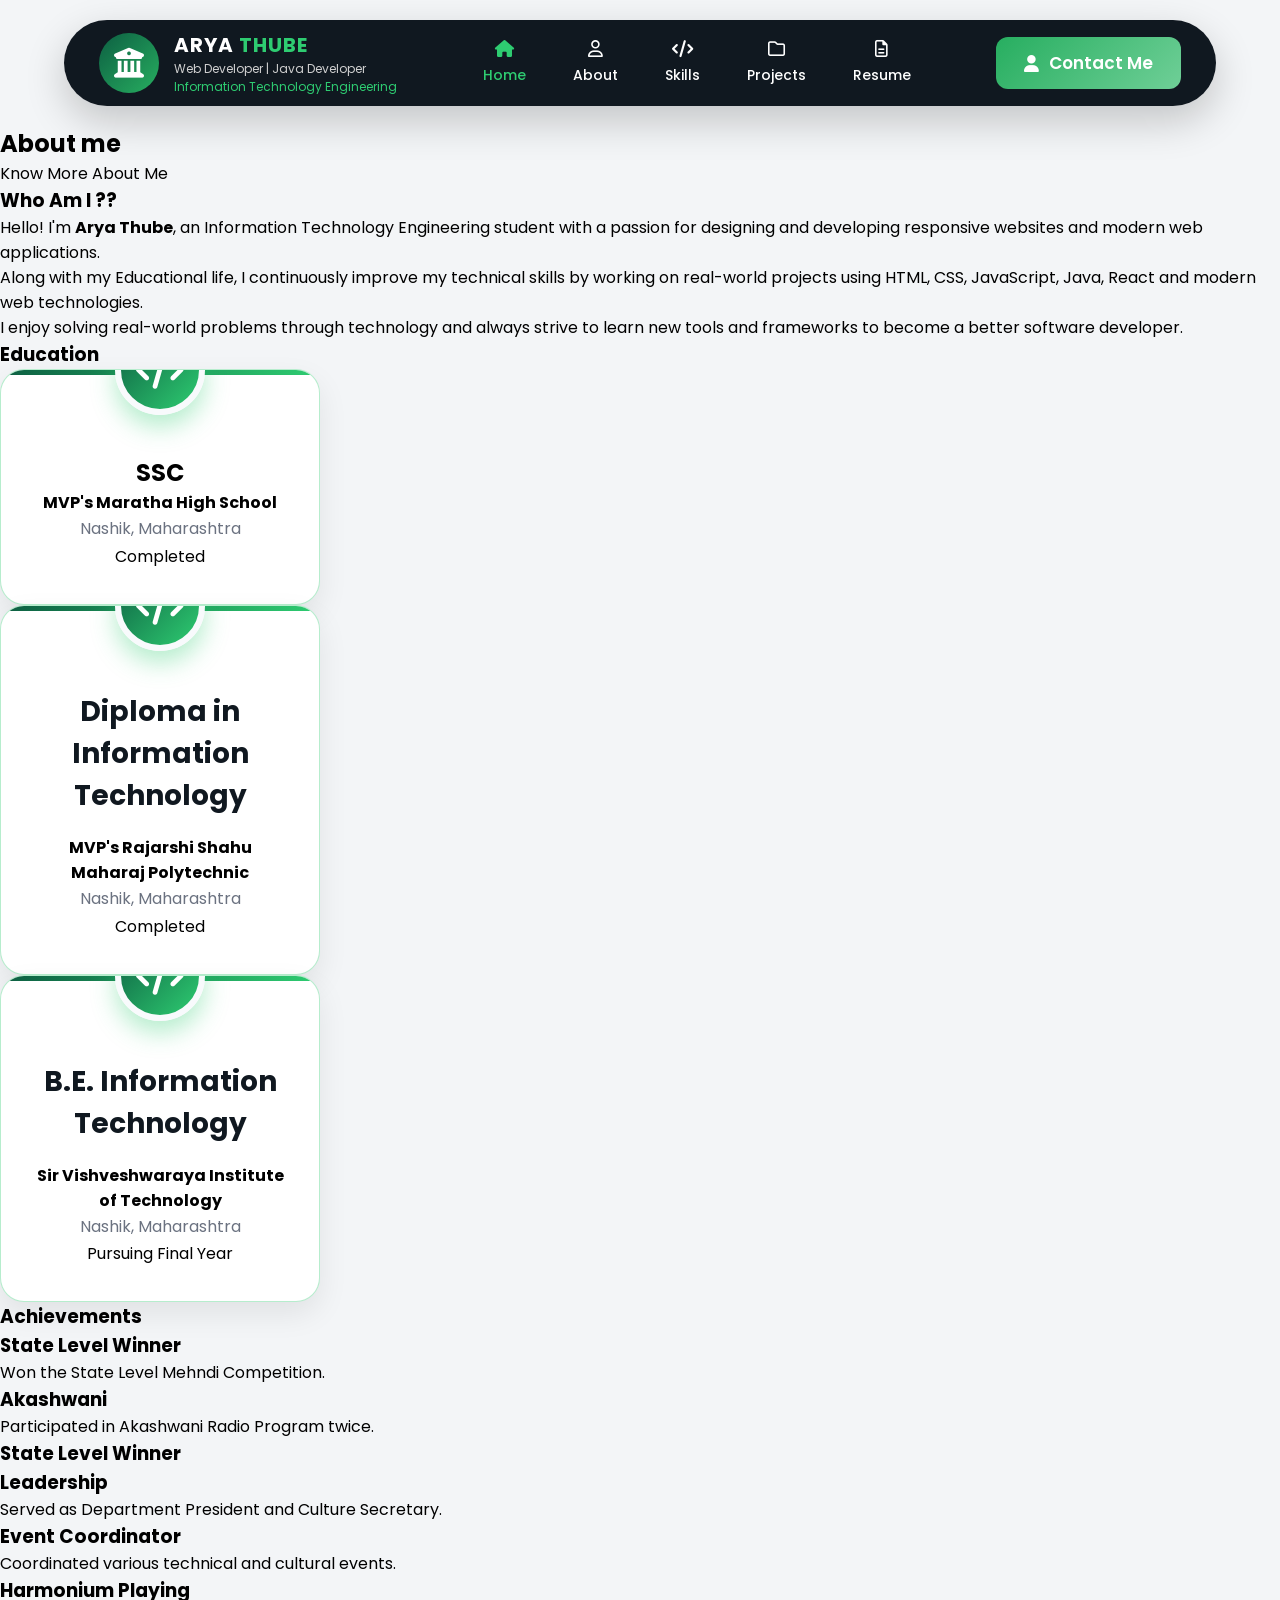
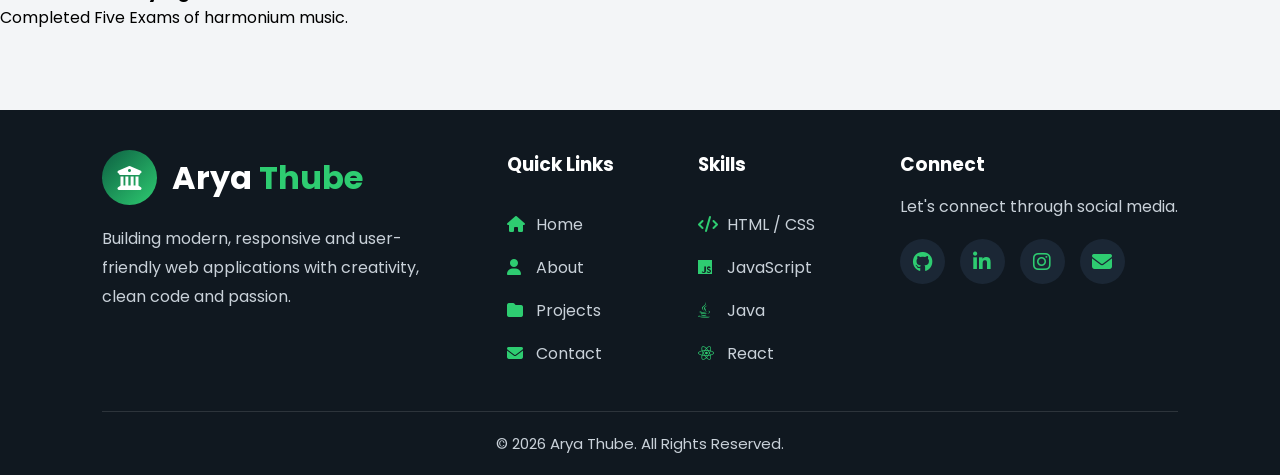
==== pages/about.html @ 13b31b88 "achievement section html part added" ====
<!DOCTYPE html>
<html lang="en">

<head>
    <meta charset="UTF-8">
    <meta name="viewport" content="width=device-width, initial-scale=1.0">
    <link rel="stylesheet" href="https://cdnjs.cloudflare.com/ajax/libs/font-awesome/6.6.0/css/all.min.css">

    <!-- Google Font -->
    <link href="https://fonts.googleapis.com/css2?family=Poppins:wght@300;400;500;600;700&display=swap"
        rel="stylesheet">
    <link rel="stylesheet" href="../css/nav.css">
    <link rel="stylesheet" href="../css/footer.css">
    <link rel="stylesheet" href="../css/about.css">
    <title>Document</title>
</head>

<body>
    <!-- navbar -->
    <nav class="navbar">

        <div class="logo">
            <div class="logo-circle">
                <i class="fa-solid fa-building-columns"></i>
            </div>

            <div class="logo-text">
                <h2>ARYA <span>THUBE</span></h2>
                <p>Web Developer | Java Developer <br><span>Information Technology Engineering</span></p>
            </div>
        </div>

        <ul class="nav-links">

            <li class="active">
                <a href="#">
                    <i class="fa-solid fa-house"></i>
                    <span>Home</span>

                </a>
            </li>
            <li>
                <a href="#">
                    <i class="fa-regular fa-user"></i>
                    <span>About</span>
                </a>
            </li>
            <li>
                <a href="#">
                    <i class="fa-solid fa-code"></i>
                    <span>Skills</span>
                </a>
            </li>
            <li>
                <a href="#">
                    <i class="fa-regular fa-folder"></i>
                    <span>Projects</span>
                </a>
            </li>
            <li>
                <a href="#">
                    <i class="fa-regular fa-file-lines"></i>
                    <span>Resume</span>
                </a>
            </li>
        </ul>

        <a href="#" class="contact-btn">
            <i class="fa-solid fa-user"></i>
            Contact Me
        </a>
    </nav>

    <div class="about" id="about">
        <div class="section-title">
            <h2>About me</h2>
            <p>Know More About Me</p>
        </div>

        <!-- about -->
        <div class="about-content">
            <h3>Who Am I ??</h3>

            <p>
                Hello! I'm <strong>Arya Thube</strong>, an Information Technology
                Engineering student with a passion for designing and developing
                responsive websites and modern web applications.
            </p>

            <p>
                Along with my Educational life, I continuously improve
                my technical skills by working on real-world projects using
                HTML, CSS, JavaScript, Java, React and modern web technologies.
            </p>

            <p>
                I enjoy solving real-world problems through technology and
                always strive to learn new tools and frameworks to become a
                better software developer.
            </p>
        </div>
    </div>

    <!-- Education -->
    <h3>Education</h3>
    <div class="education-section">
        <div class="feature-card">

            <div class="feature-icon">
                <i class="fa-solid fa-code"></i>
            </div>

            <h2>SSC</h2>

            <h4>MVP's Maratha High School</h4>

            <p>Nashik, Maharashtra</p>

            <span>Completed</span>

        </div>

        <div class="feature-card">

            <div class="feature-icon">
                <i class="fa-solid fa-code"></i>
            </div>

            <h3>Diploma in Information Technology</h3>

            <h4>MVP's Rajarshi Shahu Maharaj Polytechnic</h4>

            <p>Nashik, Maharashtra</p>

            <span>Completed</span>

        </div>

        <div class="feature-card">

            <div class="feature-icon">
                <i class="fa-solid fa-code"></i>
            </div>

            <h3>B.E. Information Technology</h3>

            <h4>Sir Vishveshwaraya Institute of Technology</h4>

            <p>Nashik, Maharashtra</p>

            <span>Pursuing Final Year</span>

        </div>

    </div>

    <!-- Achievement -->
    <h3>Achievements</h3>
    <div class="Achievement-sections">
        <div class="achievement-feature">

            <h3>State Level Winner</h3>

            <p>
                Won the State Level Mehndi Competition.
            </p>

        </div>

        <div class="achievement-feature">

            <h3>Akashwani</h3>

            <p>
                Participated in Akashwani Radio Program twice.
            </p>

        </div>

        <div class="achievement-feature">

            <h3>State Level Winner</h3>

            <h3>Leadership</h3>

            <p>
                Served as Department President and Culture Secretary.
            </p>

        </div>

        <div class="achievemnet-feature">
            <h3>Event Coordinator</h3>

            <p>
                Coordinated various technical and cultural events.
            </p>
        </div>

        <div class="achievemnet-feature">
            <h3>Harmonium Playing</h3>

            <p>
                Completed Five Exams of harmonium music.
            </p>
        </div>

    </div>
    <!-- footer -->
    <footer class="footer">

        <div class="footer-container">

            <!-- Left -->

            <div class="footer-about">

                <div class="footer-logo">

                    <div class="footer-logo-circle">
                        <i class="fa-solid fa-building-columns"></i>
                    </div>

                    <h2>Arya <span>Thube</span></h2>

                </div>

                <p>
                    Building modern, responsive and user-friendly web applications
                    with creativity, clean code and passion.
                </p>

            </div>

            <!-- Quick Links -->

            <div class="footer-links">

                <h3>Quick Links</h3>

                <a href="#home">
                    <i class="fa-solid fa-house"></i>
                    Home
                </a>

                <a href="#about">
                    <i class="fa-solid fa-user"></i>
                    About
                </a>

                <a href="#projects">
                    <i class="fa-solid fa-folder"></i>
                    Projects
                </a>

                <a href="#contact">
                    <i class="fa-solid fa-envelope"></i>
                    Contact
                </a>

            </div>

            <!-- Skills -->

            <div class="footer-links">

                <h3>Skills</h3>

                <a href="#">
                    <i class="fa-solid fa-code"></i>
                    HTML / CSS
                </a>

                <a href="#">
                    <i class="fa-brands fa-js"></i>
                    JavaScript
                </a>

                <a href="#">
                    <i class="fa-brands fa-java"></i>
                    Java
                </a>

                <a href="#">
                    <i class="fa-brands fa-react"></i>
                    React
                </a>

            </div>

            <!-- Connect -->

            <div class="footer-social">

                <h3>Connect</h3>

                <p>Let's connect through social media.</p>

                <div class="social-links">

                    <a href="#"><i class="fa-brands fa-github"></i></a>

                    <a href="#"><i class="fa-brands fa-linkedin-in"></i></a>

                    <a href="#"><i class="fa-brands fa-instagram"></i></a>

                    <a href="#"><i class="fa-solid fa-envelope"></i></a>

                </div>

            </div>

        </div>

        <hr>

        <div class="footer-bottom">

            © 2026 Arya Thube. All Rights Reserved.

        </div>

    </footer>

</body>

</html>
---- css/nav.css ----
*{
    margin: 0;
    padding: 0;
    box-sizing: border-box;
    font-family: 'Poppins',sans-serif;
}

body{
    background: #f3f5f7;
}

/* Navbar */
/* .navbar{
    width:90%;
   
    background:#101820;
    display:flex;
    align-items:center;
    justify-content: space-between;
    padding:10px 35px;
    border-radius:50px;
    box-shadow:0 15px 40px rgba(0,0,0,.20);
    position: fixed;
} */
.navbar{
    position: sticky;
    top: 20px;
    width: 90%;
    max-width: 1450px;
    margin: 20px auto;
    z-index: 1000;
     background:#101820;
    display:flex;
    align-items:center;
    justify-content: space-between;
    padding:10px 35px;
    border-radius:50px;
    box-shadow:0 15px 40px rgba(0,0,0,.20);
}
/* Logo css */
.logo{
    display: flex;
    align-items: center;
    gap: 15px;
}

.logo-circle{
    width: 60px;
    height: 60px;
    border-radius: 50%;
    background:linear-gradient(135deg,#0d5f42,#27ae60);
    display: flex;
    justify-content: center;
    align-items: center;
    font-size:30px;
    color:#fff;

}

.logo-text h2{
    color: white;
    font-size: 20px;
    letter-spacing: 1px;
}

.logo-text h2 span{
    color:#2ecc71;
}

.logo-text p{

    color:#cfcfcf;
    font-size:12px;
}

.logo-text p span{

    color:#2ecc71;
} 

/* Menu */

.nav-links{
    display: flex;
    gap: 47px;
    list-style: none;
}

.nav-links li a{
    display: flex;
    flex-direction: column;
    align-items: center;
    gap: 8px;
    text-decoration: none;
    color: white;
    transition:.3s;
}

.nav-links li i{
    font-size: 17px;
}

.nav-links span{
    font-size: 14px;
    font-weight: 500;
}

.nav-links li:hover a{
    color: #2ecc71;
}

.active a{
    color:#2ecc71 !important;
}

.contact-btn{
    display:flex;
    align-items:center;
    gap:10px;
    text-decoration:none;
    color:white;
    background:linear-gradient(135deg,#27ae60,#6fcf97);
    padding:13px 28px;
    border-radius:12px;
    font-size:17px;
    font-weight:600;
    transition:.35s;
}

.contact-btn:hover{
    transform:translateY(-3px);
    box-shadow:0 10px 25px rgba(39,174,96,.4);
}
---- css/footer.css ----
.footer {
    margin-top: 80px;
    background: #101820;
    color: white;
    padding: 40px 8% 20px;
}

.footer-container {
    display: flex;
    justify-content: space-between;
    flex-wrap: wrap;
    gap: 50px;
}

.footer-about {
    width: 320px;
}

.footer-logo {
    display: flex;
    align-items: center;
    gap: 15px;
    margin-bottom: 20px;
}

.footer-logo-circle {
    width: 55px;
    height: 55px;
    border-radius: 50%;
    background: linear-gradient(135deg, #0d5f42, #2ECC71);
    display: flex;
    justify-content: center;
    align-items: center;
    font-size: 24px;
}

.footer-logo h2 {
    font-size: 32px;
}

.footer-logo span {
    color: #2ECC71;
}

.footer-about p {
    color: #C9D1D9;
    line-height: 1.8;
}

/* Links */

.footer-links {
    display: flex;
    flex-direction: column;
    gap: 18px;
}

.footer-links h3 {
    margin-bottom: 15px;
    color: white;
}

.footer-links a {
    color: #C9D1D9;
    text-decoration: none;
    transition: .3s;
}

.footer-links a i {
    width: 25px;
    color: #2ECC71;
}

.footer-links a:hover {
    color: #2ECC71;
    padding-left: 5px;
}

/* Social */

.footer-social h3 {
    margin-bottom: 15px;
}

.footer-social p {
    color: #C9D1D9;
    margin-bottom: 20px;
}

.social-links {
    display: flex;
    gap: 15px;
}

.social-links a {
    width: 45px;
    height: 45px;
    border-radius: 50%;
    background: #1B2735;
    display: flex;
    justify-content: center;
    align-items: center;
    text-decoration: none;
    color: #2ECC71;
    font-size: 20px;
    transition: .3s;
}

.social-links a:hover {
    background: #2ECC71;
    color: white;
    transform: translateY(-4px);
}

/* Bottom */

.footer hr {
    border: none;
    border-top: 1px solid rgba(255, 255, 255, .12);
    margin: 45px 0 20px;
}

.footer-bottom {
    text-align: center;
    color: #C9D1D9;
    font-size: 15px;
}

/* Responsive */

@media(max-width:900px) {

    .footer-container {

        flex-direction: column;

    }

}
---- css/about.css ----
/*================ Feature Card ================*/

.feature-card{

    position: relative;

    width: 320px;

    background: #ffffff;

    border: 1.5px solid rgba(46,204,113,.35);

    border-radius: 24px;

    padding: 85px 30px 35px;

    text-align: center;

    transition: .4s ease;

    box-shadow: 0 12px 30px rgba(0,0,0,.08);

    overflow: hidden;

}

/* Floating Circle */

.feature-icon{

    position: absolute;

    top: -45px;

    left: 50%;

    transform: translateX(-50%);

    width: 90px;

    height: 90px;

    border-radius: 50%;

    background: linear-gradient(135deg,#0D5F42,#2ECC71);

    display: flex;

    justify-content: center;

    align-items: center;

    color: white;

    font-size: 38px;

    box-shadow: 0 12px 25px rgba(46,204,113,.35);

    border: 6px solid #F8FAFC;

}

/* Heading */

.feature-card h3{

    color:#101820;

    font-size:28px;

    margin-bottom:18px;

    font-weight:700;

}

/* Paragraph */

.feature-card p{

    color:#6B7280;

    line-height:1.8;

    font-size:16px;

}

/* Hover */

.feature-card:hover{

    transform:translateY(-10px);

    box-shadow:0 20px 40px rgba(0,0,0,.15);

    border-color:#2ECC71;

}

/* Icon Animation */

.feature-card:hover .feature-icon{

    transform:translateX(-50%) rotate(12deg) scale(1.08);

}

/* Top Glow */

.feature-card::before{

    content:"";

    position:absolute;

    top:0;

    left:0;

    width:100%;

    height:5px;

    background:linear-gradient(to right,#0D5F42,#2ECC71);

}
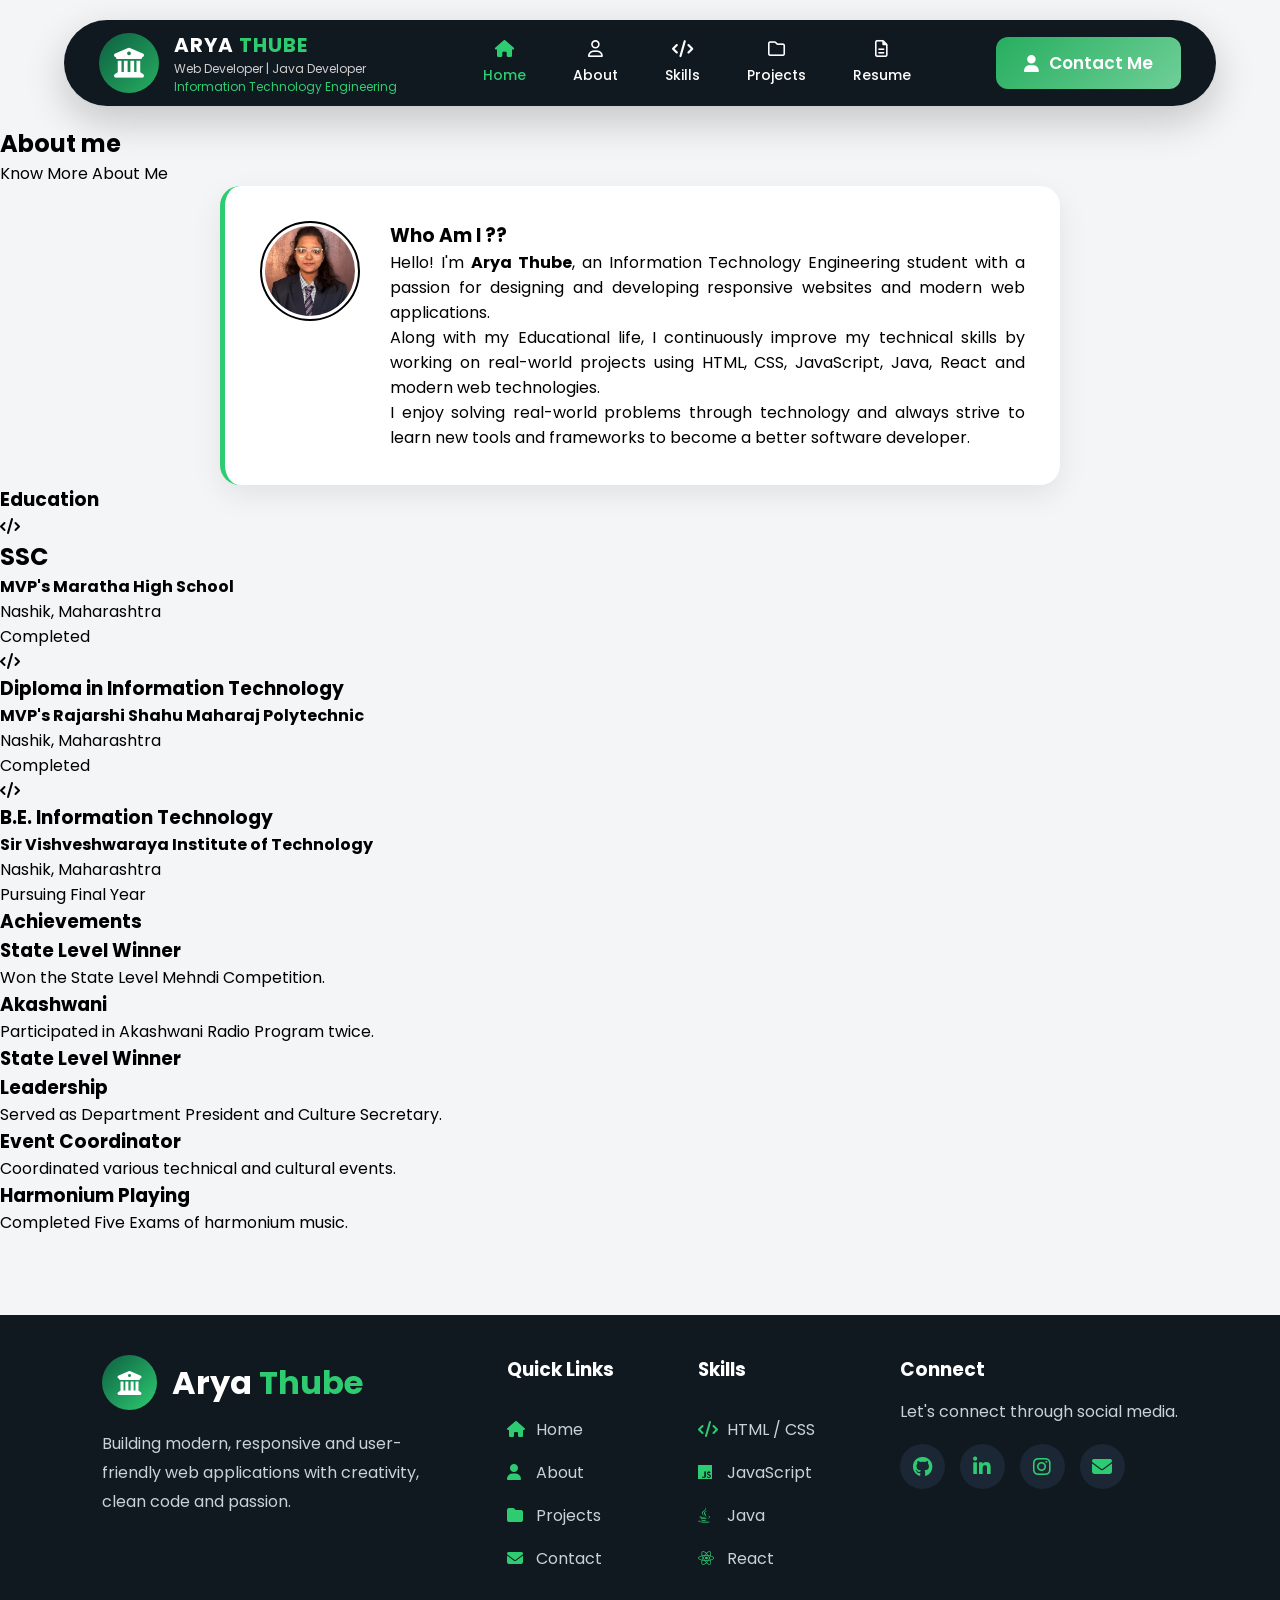
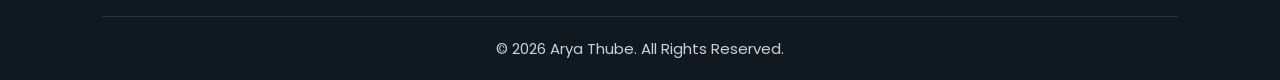
==== commit 3a2a53ca: "about page info added" ====
--- a/pages/about.html
+++ b/pages/about.html
@@ -71,13 +71,16 @@
         </a>
     </nav>
 
-    <div class="about" id="about">
-        <div class="section-title">
-            <h2>About me</h2>
-            <p>Know More About Me</p>
-        </div>
-
-        <!-- about -->
+    <div class="section-title">
+        <h2>About me</h2>
+        <p>Know More About Me</p>
+    </div>
+
+    <!-- about -->
+    <div class="about-container">
+        <div class="about-image">
+            <img src="../images/arya-review-image.jpeg" alt="Arya Thube">
+        </div>
         <div class="about-content">
             <h3>Who Am I ??</h3>
 
--- a/css/about.css
+++ b/css/about.css
@@ -1,127 +1,30 @@
-/*================ Feature Card ================*/
 
-.feature-card{
-
-    position: relative;
-
-    width: 320px;
-
+.about-container {
+    display: flex;
+    justify-content: center;
+    text-align: justify;
+    gap: 30px;
     background: #ffffff;
-
-    border: 1.5px solid rgba(46,204,113,.35);
-
-    border-radius: 24px;
-
-    padding: 85px 30px 35px;
-
-    text-align: center;
-
-    transition: .4s ease;
-
-    box-shadow: 0 12px 30px rgba(0,0,0,.08);
-
-    overflow: hidden;
-
+    margin-left: 220px;
+    margin-right: 220px;
+    padding: 35px;
+    border-radius: 20px;
+    box-shadow: 0 10px 30px rgba(0, 0, 0, .08);
+    border-left: 5px solid #2ECC71;
 }
 
-/* Floating Circle */
-
-.feature-icon{
-
-    position: absolute;
-
-    top: -45px;
-
-    left: 50%;
-
-    transform: translateX(-50%);
-
-    width: 90px;
-
-    height: 90px;
-
+.about-image img {
+    display: flex;
+    justify-content: center;
+    width: 100px;
+    height: 100px;
+    object-fit: cover;
     border-radius: 50%;
-
-    background: linear-gradient(135deg,#0D5F42,#2ECC71);
-
-    display: flex;
-
-    justify-content: center;
-
-    align-items: center;
-
-    color: white;
-
-    font-size: 38px;
-
-    box-shadow: 0 12px 25px rgba(46,204,113,.35);
-
-    border: 6px solid #F8FAFC;
-
+    border: 2px solid black;
+    padding: 3px;
 }
 
-/* Heading */
-
-.feature-card h3{
-
-    color:#101820;
-
-    font-size:28px;
-
-    margin-bottom:18px;
-
-    font-weight:700;
-
-}
-
-/* Paragraph */
-
-.feature-card p{
-
-    color:#6B7280;
-
-    line-height:1.8;
-
-    font-size:16px;
-
-}
-
-/* Hover */
-
-.feature-card:hover{
-
-    transform:translateY(-10px);
-
-    box-shadow:0 20px 40px rgba(0,0,0,.15);
-
-    border-color:#2ECC71;
-
-}
-
-/* Icon Animation */
-
-.feature-card:hover .feature-icon{
-
-    transform:translateX(-50%) rotate(12deg) scale(1.08);
-
-}
-
-/* Top Glow */
-
-.feature-card::before{
-
-    content:"";
-
-    position:absolute;
-
-    top:0;
-
-    left:0;
-
-    width:100%;
-
-    height:5px;
-
-    background:linear-gradient(to right,#0D5F42,#2ECC71);
-
+.about-content {
+    display: flex;
+    flex-direction: column;
 }
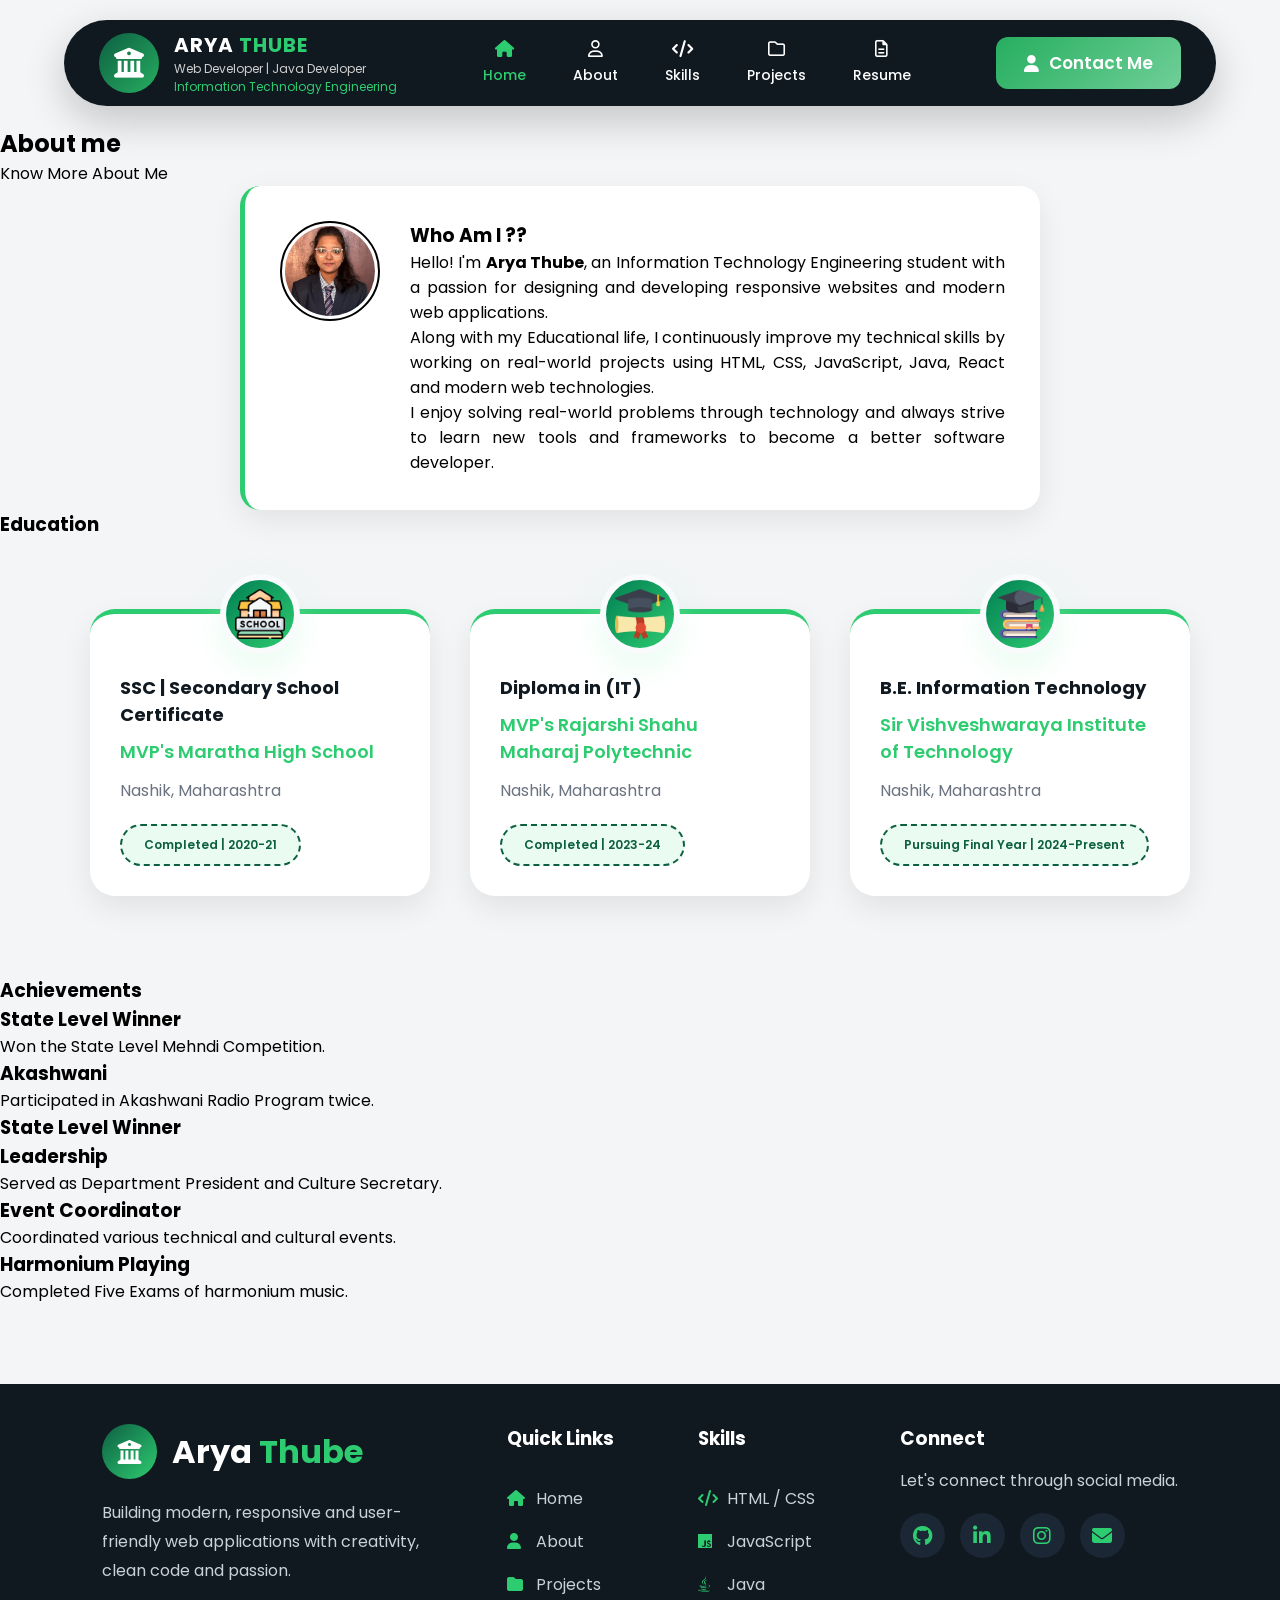
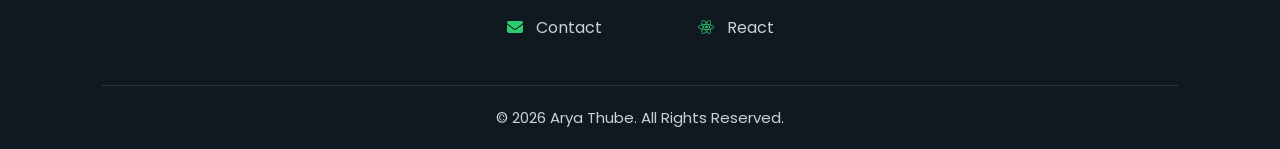
==== commit e59de45a: "about section card css added" ====
--- a/pages/about.html
+++ b/pages/about.html
@@ -110,39 +110,40 @@
         <div class="feature-card">
 
             <div class="feature-icon">
-                <i class="fa-solid fa-code"></i>
-            </div>
-
-            <h2>SSC</h2>
+                <img src="../images/school.png" alt="diploma">
+
+            </div>
+
+            <h3>SSC | Secondary School Certificate</h3>
 
             <h4>MVP's Maratha High School</h4>
 
             <p>Nashik, Maharashtra</p>
 
-            <span>Completed</span>
+            <span>Completed | 2020-21</span>
 
         </div>
 
         <div class="feature-card">
 
             <div class="feature-icon">
-                <i class="fa-solid fa-code"></i>
-            </div>
-
-            <h3>Diploma in Information Technology</h3>
+                <img src="../images/diploma-image.png" alt="diploma">
+            </div>
+
+            <h3>Diploma in (IT)</h3>
 
             <h4>MVP's Rajarshi Shahu Maharaj Polytechnic</h4>
 
             <p>Nashik, Maharashtra</p>
 
-            <span>Completed</span>
+            <span>Completed | 2023-24</span>
 
         </div>
 
         <div class="feature-card">
 
             <div class="feature-icon">
-                <i class="fa-solid fa-code"></i>
+                <img src="../images/degree-image.png" alt="degree">
             </div>
 
             <h3>B.E. Information Technology</h3>
@@ -151,7 +152,7 @@
 
             <p>Nashik, Maharashtra</p>
 
-            <span>Pursuing Final Year</span>
+            <span>Pursuing Final Year | 2024-Present</span>
 
         </div>
 
--- a/css/about.css
+++ b/css/about.css
@@ -1,21 +1,22 @@
-
 .about-container {
     display: flex;
     justify-content: center;
     text-align: justify;
     gap: 30px;
     background: #ffffff;
-    margin-left: 220px;
-    margin-right: 220px;
+    
+    /* FIX: Modern centering that won't break on smaller screens */
+    max-width: 800px; 
+    margin: 0 auto; 
+    
     padding: 35px;
     border-radius: 20px;
     box-shadow: 0 10px 30px rgba(0, 0, 0, .08);
     border-left: 5px solid #2ECC71;
 }
 
+/* FIX: Cleaned up redundant flex properties from the image tag */
 .about-image img {
-    display: flex;
-    justify-content: center;
     width: 100px;
     height: 100px;
     object-fit: cover;
@@ -27,4 +28,93 @@
 .about-content {
     display: flex;
     flex-direction: column;
+}
+
+.education-section {
+    width: 100%;
+    display: flex;
+    justify-content: center;
+    align-items: flex-start;
+    gap: 40px;
+    flex-wrap: wrap;
+    margin-top: 70px;
+    margin-bottom: 80px;
+}
+
+.feature-card {
+    position: relative;
+    width: 340px;
+    background: #ffffff;
+    border-top: 5px solid #2ECC71;
+    border-radius: 25px;
+    padding: 30px;
+    padding-top: 60px;
+    text-align: left;
+    transition: .4s ease-in-out; /* Smooth timing function */
+    box-shadow: 0 12px 30px rgba(0, 0, 0, .08);
+    overflow: visible;
+}
+
+.feature-icon {
+    position: absolute;
+    top: -40px;
+    left: 50%;
+    transform: translateX(-50%);
+    width: 80px;
+    height: 80px;
+    border-radius: 50%;
+    background: linear-gradient(135deg, #017f53, #2ECC71);
+    display: flex;
+    justify-content: center;
+    align-items: center;
+    border: 6px solid #F8FAFC;
+    box-shadow: 0 15px 30px rgba(195, 249, 218, 0.35);
+    transition: .4s;
+}
+
+.feature-icon img {
+    width: 50px;
+    height: 50px;
+}
+
+/* FIX: Added top margin reset and basic size differentiation */
+.feature-card h2,
+.feature-card h3 {
+     color: #101820;
+     margin-top: 0;
+     margin-bottom: 10px;
+     font-weight: 700;
+}
+.feature-card h2 { font-size: 22px; }
+.feature-card h3 { font-size: 18px; }
+
+.feature-card h4 {
+    color: #2ECC71;
+    font-size: 18px;
+    margin-bottom: 12px;
+    font-weight: 600;
+}
+
+.feature-card p {
+    color: #6B7280;
+    font-size: 16px;
+    line-height: 1.7;
+    margin-bottom: 20px;
+}
+
+.feature-card span {
+    display: inline-block;
+    background: #EAFBF2;
+    color: #0D5F42;
+    padding: 10px 22px;
+    border-radius: 30px;
+    font-size: 12px;
+    text-align: left;
+    font-weight: 600;
+    border: 2px dashed #0D5F42;
+}
+
+.feature-card:hover {
+    transform: translateY(-12px);
+    box-shadow: 0 20px 45px rgba(0,0,0,.15);
 }
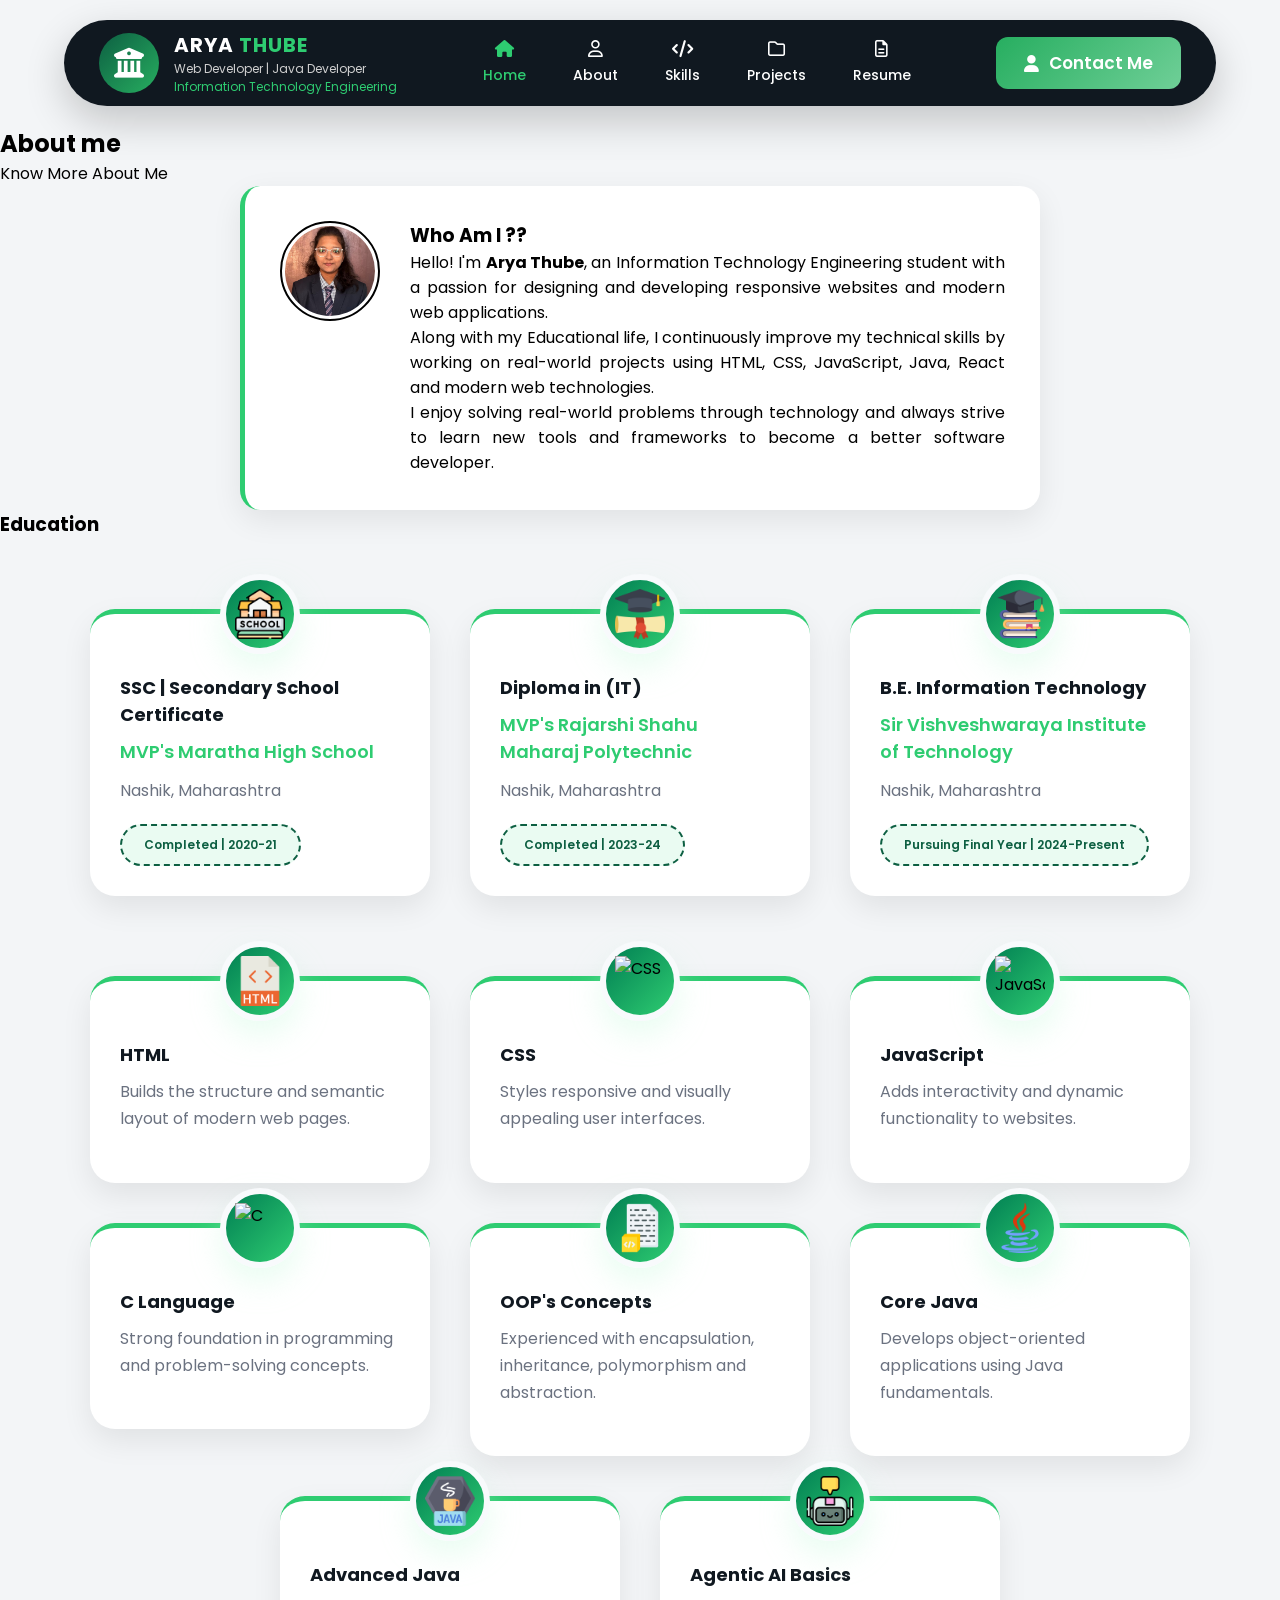
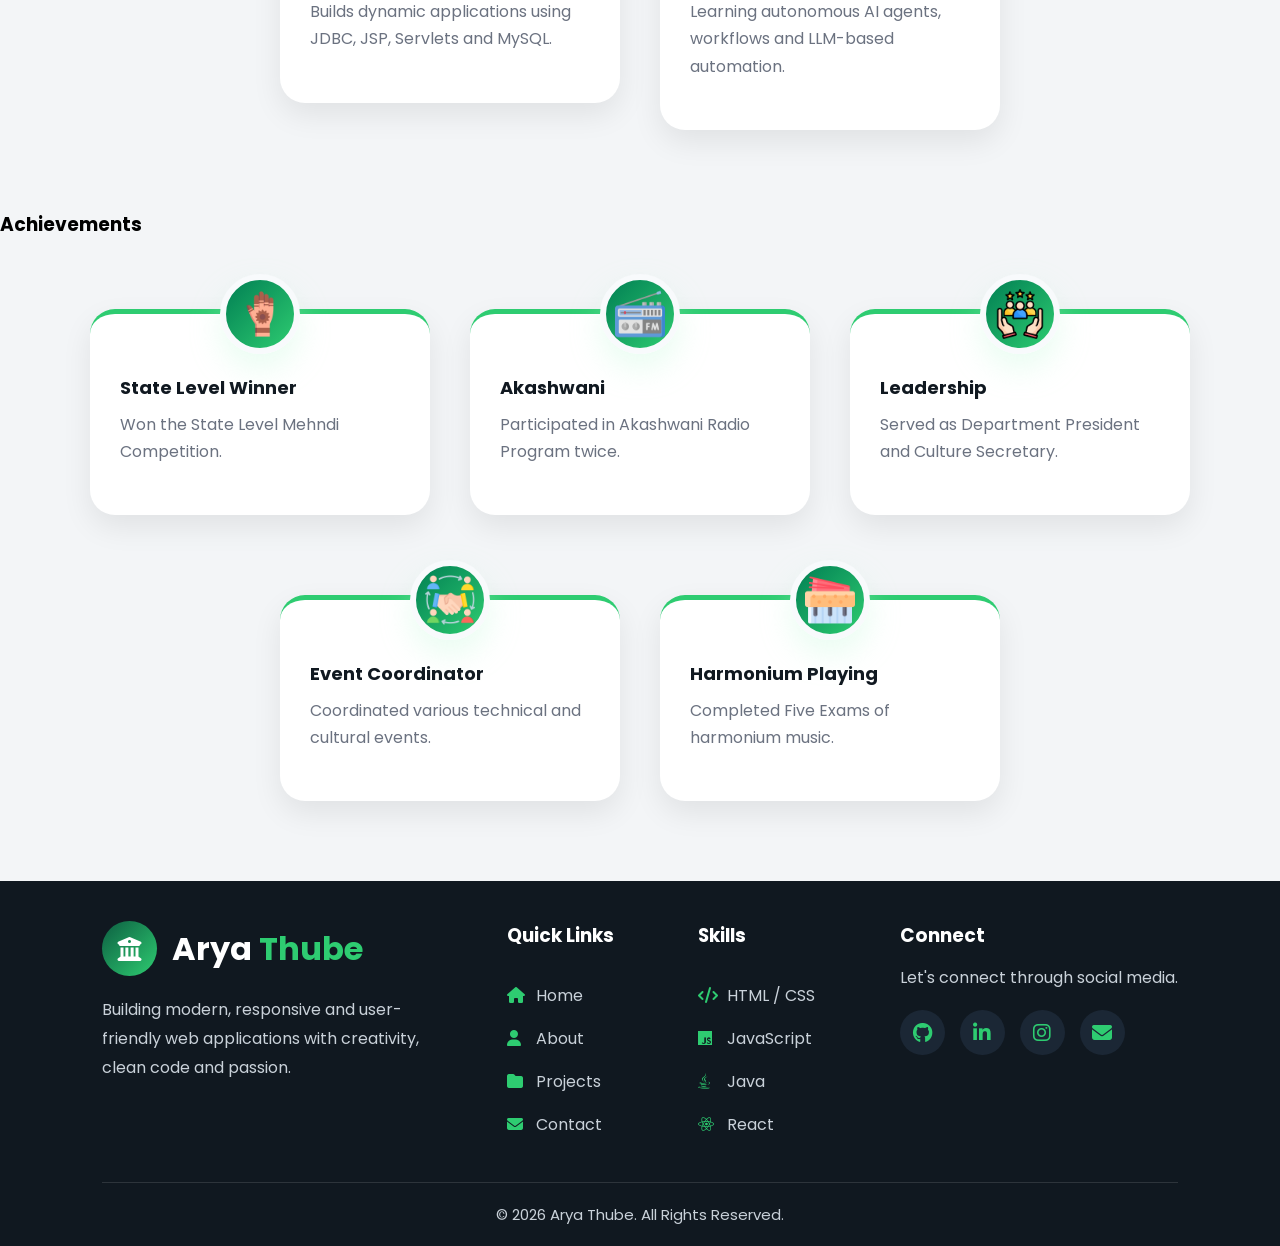
==== commit 731e0837: "skill images added and html part added" ====
--- a/pages/about.html
+++ b/pages/about.html
@@ -158,11 +158,139 @@
 
     </div>
 
+    <!-- skills -->
+    <div class="education-section">
+
+        <!-- HTML -->
+        <div class="feature-card">
+
+            <div class="feature-icon">
+                <img src="../images/html.png" alt="HTML">
+            </div>
+
+            <h3>HTML</h3>
+
+            <p>
+                Builds the structure and semantic layout of modern web pages.
+            </p>
+
+        </div>
+
+        <!-- CSS -->
+        <div class="feature-card">
+
+            <div class="feature-icon">
+                <img src="../images/css.png" alt="CSS">
+            </div>
+
+            <h3>CSS</h3>
+
+            <p>
+                Styles responsive and visually appealing user interfaces.
+            </p>
+
+        </div>
+
+        <!-- JavaScript -->
+        <div class="feature-card">
+
+            <div class="feature-icon">
+                <img src="../images/javascript.png" alt="JavaScript">
+            </div>
+
+            <h3>JavaScript</h3>
+
+            <p>
+                Adds interactivity and dynamic functionality to websites.
+            </p>
+
+        </div>
+
+        <!-- C -->
+        <div class="feature-card">
+
+            <div class="feature-icon">
+                <img src="../images/c.png" alt="C">
+            </div>
+
+            <h3>C Language</h3>
+
+            <p>
+                Strong foundation in programming and problem-solving concepts.
+            </p>
+
+        </div>
+
+        <!-- OOP -->
+        <div class="feature-card">
+
+            <div class="feature-icon">
+                <img src="../images/oop.png" alt="OOP">
+            </div>
+
+            <h3>OOP's Concepts</h3>
+
+            <p>
+                Experienced with encapsulation, inheritance, polymorphism and abstraction.
+            </p>
+
+        </div>
+
+        <!-- Core Java -->
+        <div class="feature-card">
+
+            <div class="feature-icon">
+                <img src="../images/java.png" alt="Java">
+            </div>
+
+            <h3>Core Java</h3>
+
+            <p>
+                Develops object-oriented applications using Java fundamentals.
+            </p>
+
+        </div>
+
+        <!-- Advanced Java -->
+        <div class="feature-card">
+
+            <div class="feature-icon">
+                <img src="../images/advanced-java.png" alt="Advanced Java">
+            </div>
+
+            <h3>Advanced Java</h3>
+
+            <p>
+                Builds dynamic applications using JDBC, JSP, Servlets and MySQL.
+            </p>
+
+        </div>
+
+        <!-- Agentic AI -->
+        <div class="feature-card">
+
+            <div class="feature-icon">
+                <img src="../images/agentic-ai.png" alt="Agentic AI">
+            </div>
+
+            <h3>Agentic AI Basics</h3>
+
+            <p>
+                Learning autonomous AI agents, workflows and LLM-based automation.
+            </p>
+
+        </div>
+
+    </div>
+
     <!-- Achievement -->
     <h3>Achievements</h3>
-    <div class="Achievement-sections">
-        <div class="achievement-feature">
-
+    <div class="education-section">
+        <div class="feature-card">
+
+            <div class="feature-icon">
+                <img src="../images/mehandi.png" alt="degree">
+            </div>
             <h3>State Level Winner</h3>
 
             <p>
@@ -171,8 +299,11 @@
 
         </div>
 
-        <div class="achievement-feature">
-
+        <div class="feature-card">
+
+            <div class="feature-icon">
+                <img src="../images/akashwani.png" alt="degree">
+            </div>
             <h3>Akashwani</h3>
 
             <p>
@@ -181,10 +312,11 @@
 
         </div>
 
-        <div class="achievement-feature">
-
-            <h3>State Level Winner</h3>
-
+        <div class="feature-card">
+
+            <div class="feature-icon">
+                <img src="../images/leadership-skills.png" alt="degree">
+            </div>
             <h3>Leadership</h3>
 
             <p>
@@ -192,8 +324,12 @@
             </p>
 
         </div>
-
-        <div class="achievemnet-feature">
+    </div>
+    <div class="education-section">
+        <div class="feature-card">
+            <div class="feature-icon">
+                <img src="../images/event-coordination.png" alt="degree">
+            </div>
             <h3>Event Coordinator</h3>
 
             <p>
@@ -201,14 +337,16 @@
             </p>
         </div>
 
-        <div class="achievemnet-feature">
+        <div class="feature-card">
+            <div class="feature-icon">
+                <img src="../images/harmonium.png" alt="degree">
+            </div>
             <h3>Harmonium Playing</h3>
 
             <p>
                 Completed Five Exams of harmonium music.
             </p>
         </div>
-
     </div>
     <!-- footer -->
     <footer class="footer">
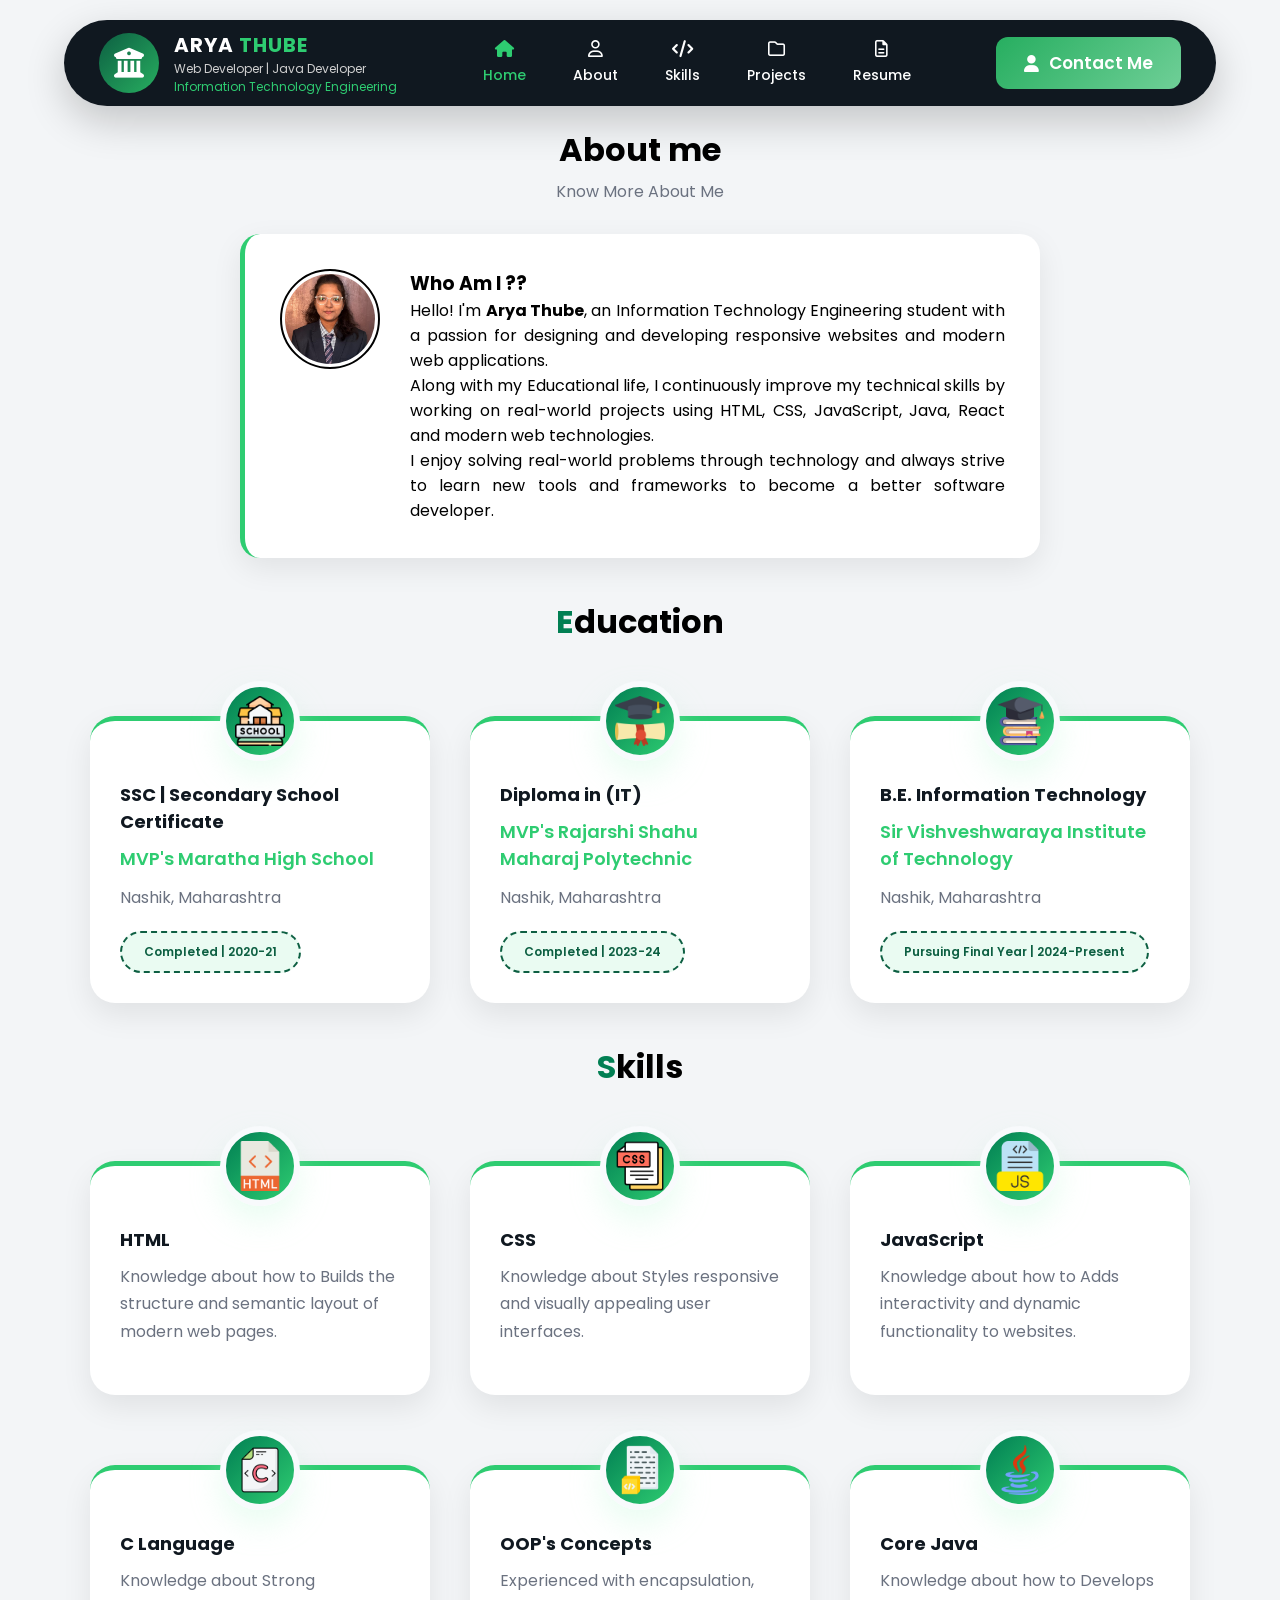
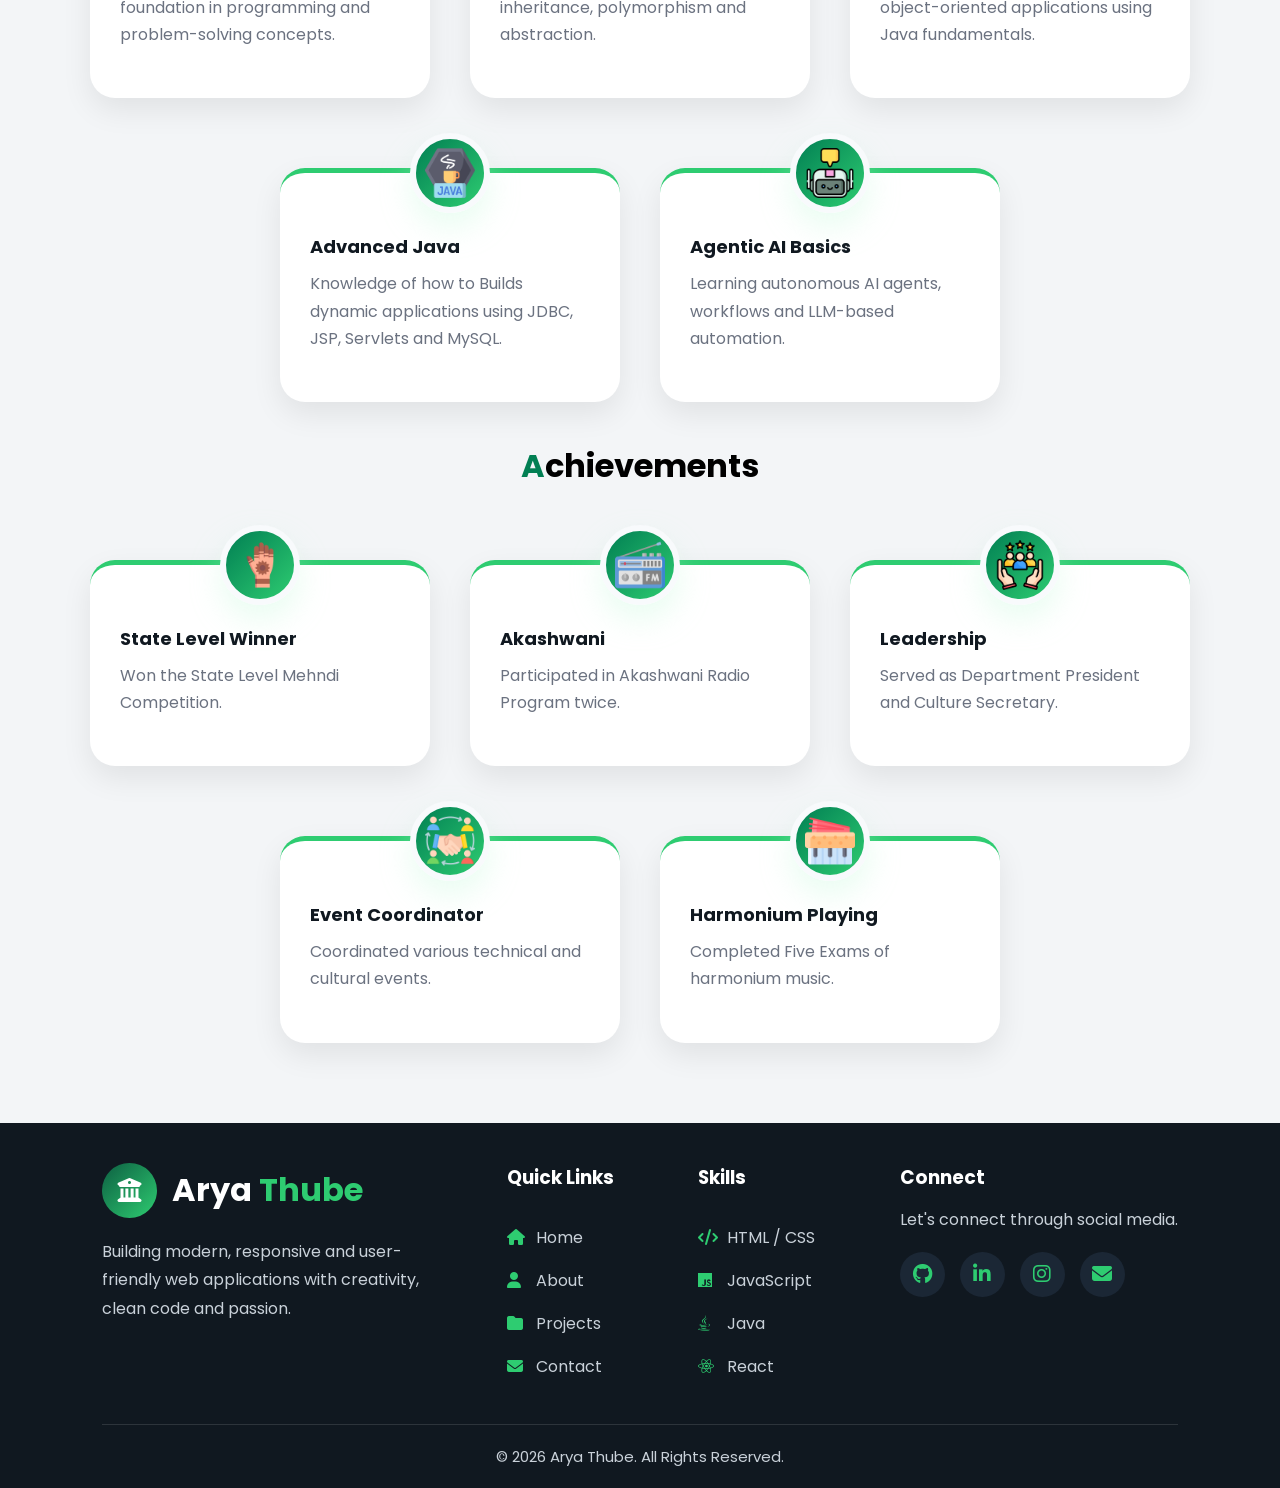
==== commit cca1ff6a: "about and index page formatting done" ====
--- a/pages/about.html
+++ b/pages/about.html
@@ -33,14 +33,14 @@
         <ul class="nav-links">
 
             <li class="active">
-                <a href="#">
+                <a href="../index.html">
                     <i class="fa-solid fa-house"></i>
                     <span>Home</span>
 
                 </a>
             </li>
             <li>
-                <a href="#">
+                <a href="../pages/about.html">
                     <i class="fa-regular fa-user"></i>
                     <span>About</span>
                 </a>
@@ -71,10 +71,10 @@
         </a>
     </nav>
 
-    <div class="section-title">
-        <h2>About me</h2>
-        <p>Know More About Me</p>
-    </div>
+   <div class="section-header">
+    <h2>About me</h2>
+    <p>Know More About Me</p>
+</div>
 
     <!-- about -->
     <div class="about-container">
@@ -105,7 +105,10 @@
     </div>
 
     <!-- Education -->
-    <h3>Education</h3>
+     <div class="heading">
+        <h3><span>E</span>ducation</h3>
+     </div>
+    
     <div class="education-section">
         <div class="feature-card">
 
@@ -159,6 +162,9 @@
     </div>
 
     <!-- skills -->
+     <div class="heading">
+        <h3><span>S</span>kills</h3>
+     </div>
     <div class="education-section">
 
         <!-- HTML -->
@@ -171,7 +177,7 @@
             <h3>HTML</h3>
 
             <p>
-                Builds the structure and semantic layout of modern web pages.
+                Knowledge about how to Builds the structure and semantic layout of modern web pages.
             </p>
 
         </div>
@@ -180,13 +186,13 @@
         <div class="feature-card">
 
             <div class="feature-icon">
-                <img src="../images/css.png" alt="CSS">
+                <img src="../images/css-image.png" alt="CSS">
             </div>
 
             <h3>CSS</h3>
 
             <p>
-                Styles responsive and visually appealing user interfaces.
+                Knowledge about Styles responsive and visually appealing user interfaces.
             </p>
 
         </div>
@@ -195,28 +201,30 @@
         <div class="feature-card">
 
             <div class="feature-icon">
-                <img src="../images/javascript.png" alt="JavaScript">
+                <img src="../images/js-image.png" alt="JavaScript">
             </div>
 
             <h3>JavaScript</h3>
 
             <p>
-                Adds interactivity and dynamic functionality to websites.
-            </p>
-
-        </div>
-
+                Knowledge about how to Adds interactivity and dynamic functionality to websites.
+            </p>
+
+        </div>
+    </div>
+
+    <div class="education-section">
         <!-- C -->
         <div class="feature-card">
 
             <div class="feature-icon">
-                <img src="../images/c.png" alt="C">
+                <img src="../images/C-image.png" alt="C">
             </div>
 
             <h3>C Language</h3>
 
             <p>
-                Strong foundation in programming and problem-solving concepts.
+                Knowledge about Strong foundation in programming and problem-solving concepts.
             </p>
 
         </div>
@@ -246,11 +254,14 @@
             <h3>Core Java</h3>
 
             <p>
-                Develops object-oriented applications using Java fundamentals.
-            </p>
-
-        </div>
-
+                Knowledge about how to Develops object-oriented applications using Java fundamentals.
+            </p>
+
+        </div>
+
+    </div>
+
+    <div class="education-section">
         <!-- Advanced Java -->
         <div class="feature-card">
 
@@ -261,7 +272,7 @@
             <h3>Advanced Java</h3>
 
             <p>
-                Builds dynamic applications using JDBC, JSP, Servlets and MySQL.
+                Knowledge of how to Builds dynamic applications using JDBC, JSP, Servlets and MySQL.
             </p>
 
         </div>
@@ -280,11 +291,12 @@
             </p>
 
         </div>
-
     </div>
 
     <!-- Achievement -->
-    <h3>Achievements</h3>
+    <div class="heading">
+        <h3><span>A</span>chievements</h3>
+     </div>
     <div class="education-section">
         <div class="feature-card">
 
@@ -380,12 +392,12 @@
 
                 <h3>Quick Links</h3>
 
-                <a href="#home">
+                <a href="../index.html">
                     <i class="fa-solid fa-house"></i>
                     Home
                 </a>
 
-                <a href="#about">
+                <a href="../pages/about.html">
                     <i class="fa-solid fa-user"></i>
                     About
                 </a>
--- a/css/about.css
+++ b/css/about.css
@@ -1,21 +1,47 @@
+
+/* Clear out default browser margin overrides if needed */
+.section-header h2 {
+    font-size: 32px;
+    font-weight: 700;
+    color: #000000;
+    margin: 0;
+    text-align: center;
+}
+
+.section-header p {
+    font-size: 16px;
+    color: #6B7280;
+    margin: 5px 0 0 0;
+    text-align: center;
+    margin-bottom: 30px;
+}
+/* heading */
+.heading h3{
+    font-size: 32px;
+    font-weight: 700;
+    color: #000000;
+    margin-top: 40px;
+    text-align: center;
+}
+
+.heading span{
+    color: #017f53;
+}
+
 .about-container {
     display: flex;
     justify-content: center;
     text-align: justify;
     gap: 30px;
     background: #ffffff;
-    
-    /* FIX: Modern centering that won't break on smaller screens */
     max-width: 800px; 
     margin: 0 auto; 
-    
     padding: 35px;
     border-radius: 20px;
     box-shadow: 0 10px 30px rgba(0, 0, 0, .08);
     border-left: 5px solid #2ECC71;
 }
 
-/* FIX: Cleaned up redundant flex properties from the image tag */
 .about-image img {
     width: 100px;
     height: 100px;
@@ -38,7 +64,7 @@
     gap: 40px;
     flex-wrap: wrap;
     margin-top: 70px;
-    margin-bottom: 80px;
+    /* margin-bottom: 80px; */
 }
 
 .feature-card {
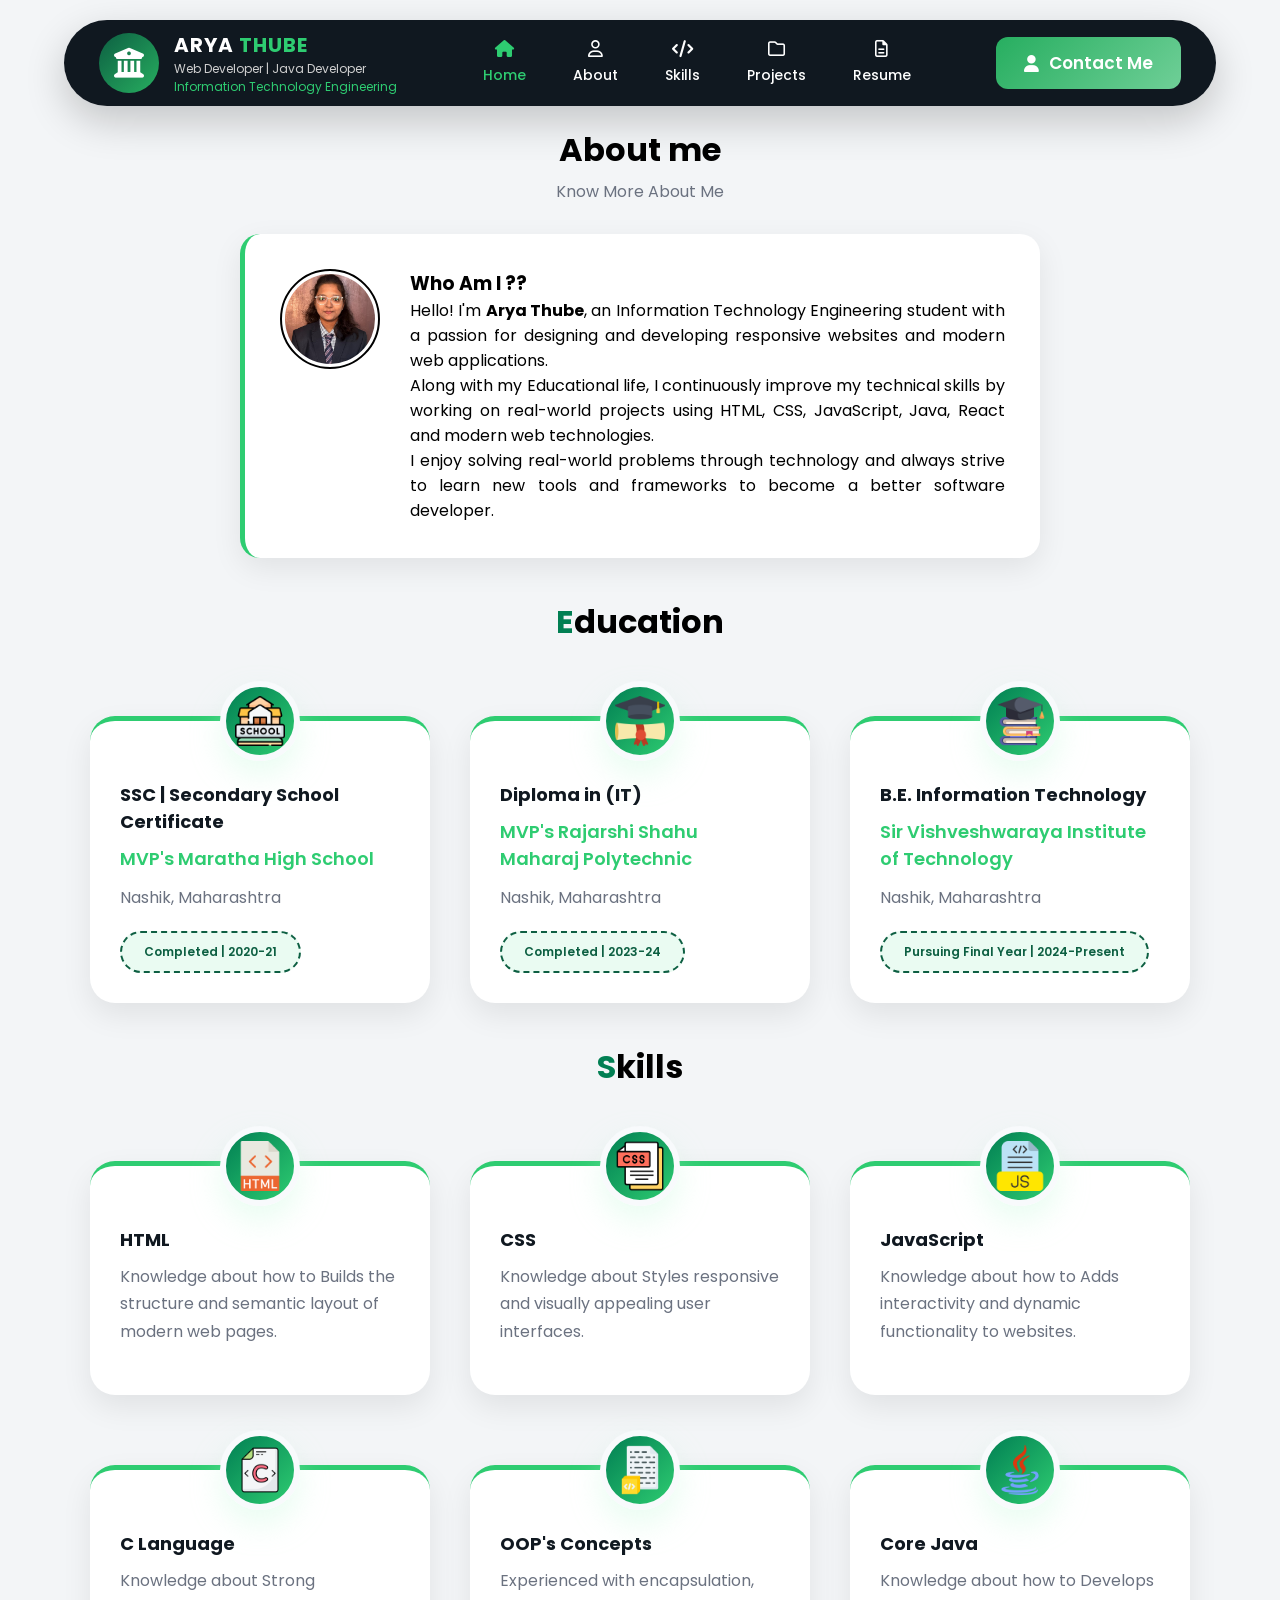
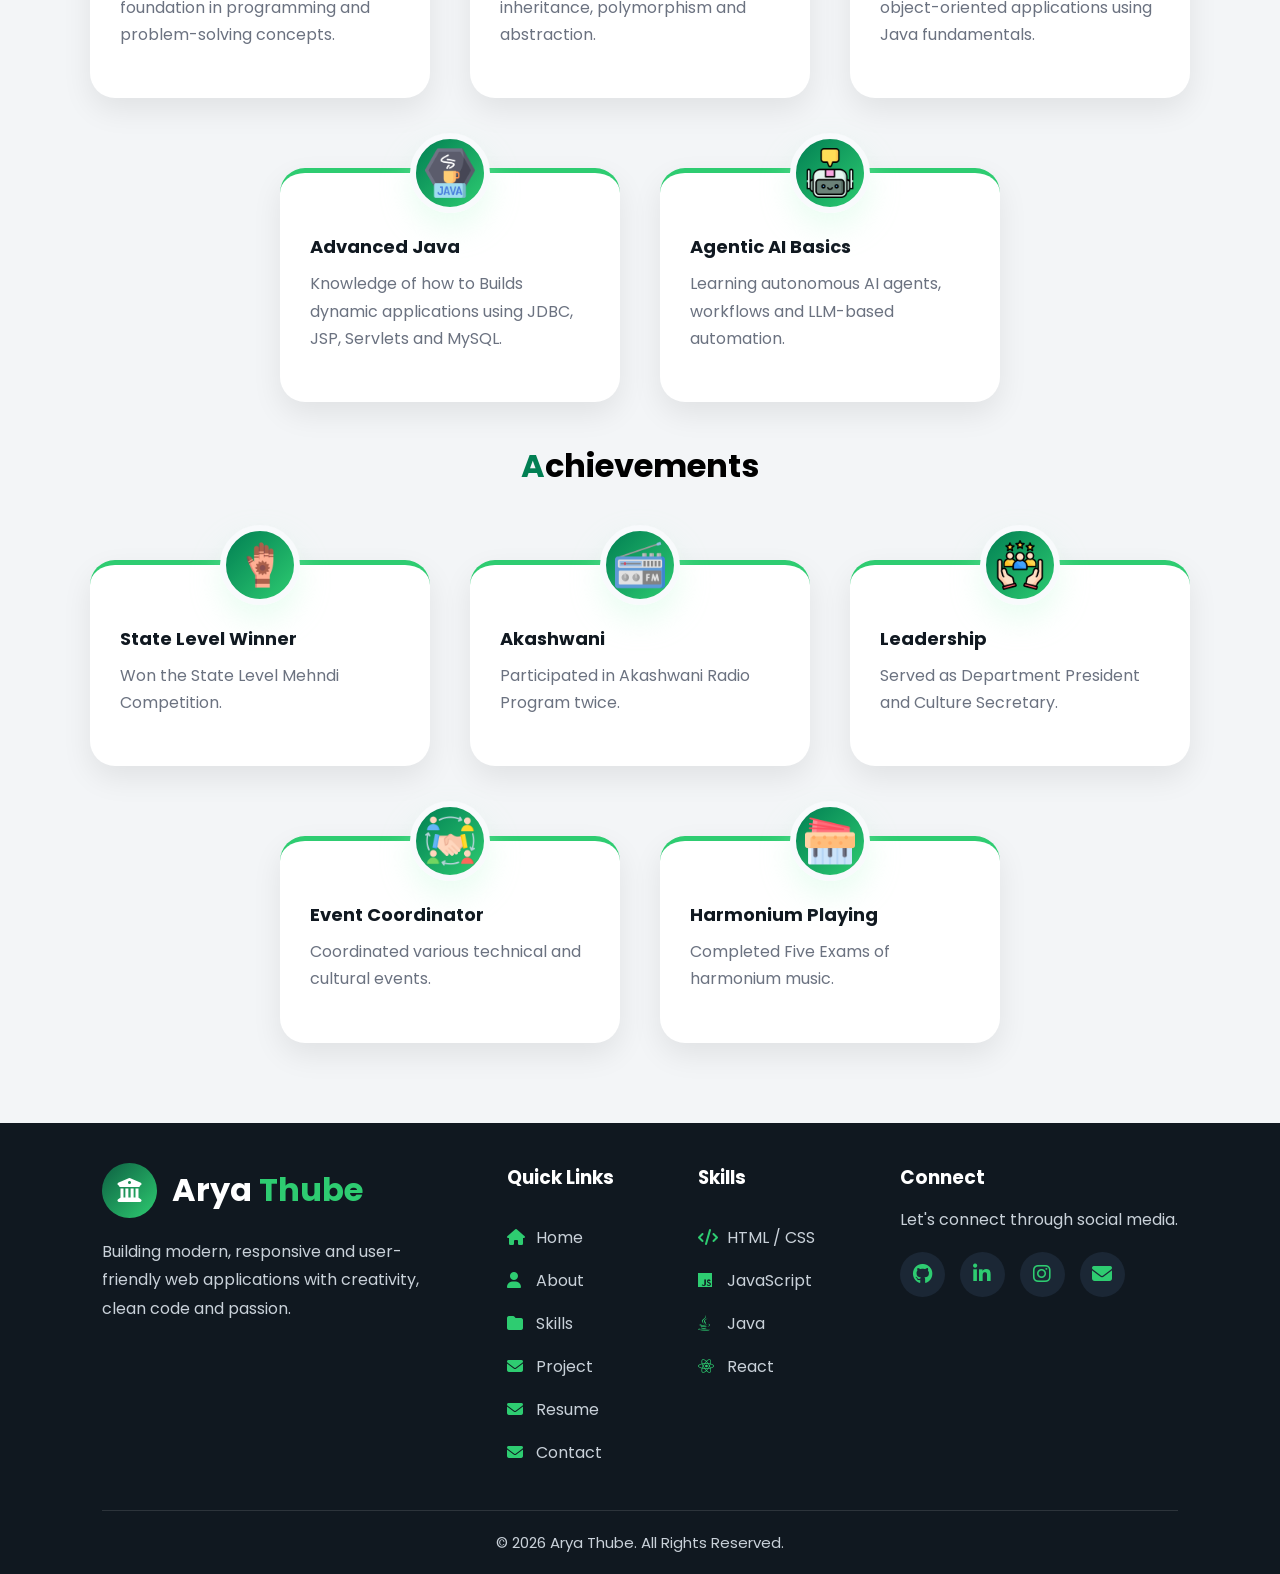
==== commit 7485d391: "skill page css and footer formatting done" ====
--- a/pages/about.html
+++ b/pages/about.html
@@ -46,7 +46,7 @@
                 </a>
             </li>
             <li>
-                <a href="#">
+                <a href="../pages/skills.html">
                     <i class="fa-solid fa-code"></i>
                     <span>Skills</span>
                 </a>
@@ -402,9 +402,19 @@
                     About
                 </a>
 
-                <a href="#projects">
+                <a href="../pages/skills.html">
                     <i class="fa-solid fa-folder"></i>
-                    Projects
+                    Skills
+                </a>
+
+                <a href="#contact">
+                    <i class="fa-solid fa-envelope"></i>
+                    Project
+                </a>
+
+                <a href="#contact">
+                    <i class="fa-solid fa-envelope"></i>
+                    Resume
                 </a>
 
                 <a href="#contact">
--- a/css/footer.css
+++ b/css/footer.css
@@ -53,6 +53,7 @@
     display: flex;
     flex-direction: column;
     gap: 18px;
+    transition: .2s;
 }
 
 .footer-links h3 {
@@ -73,7 +74,8 @@
 
 .footer-links a:hover {
     color: #2ECC71;
-    padding-left: 5px;
+    /* padding-left: 5px; */
+    transform: translateY(-2px);
 }
 
 /* Social */
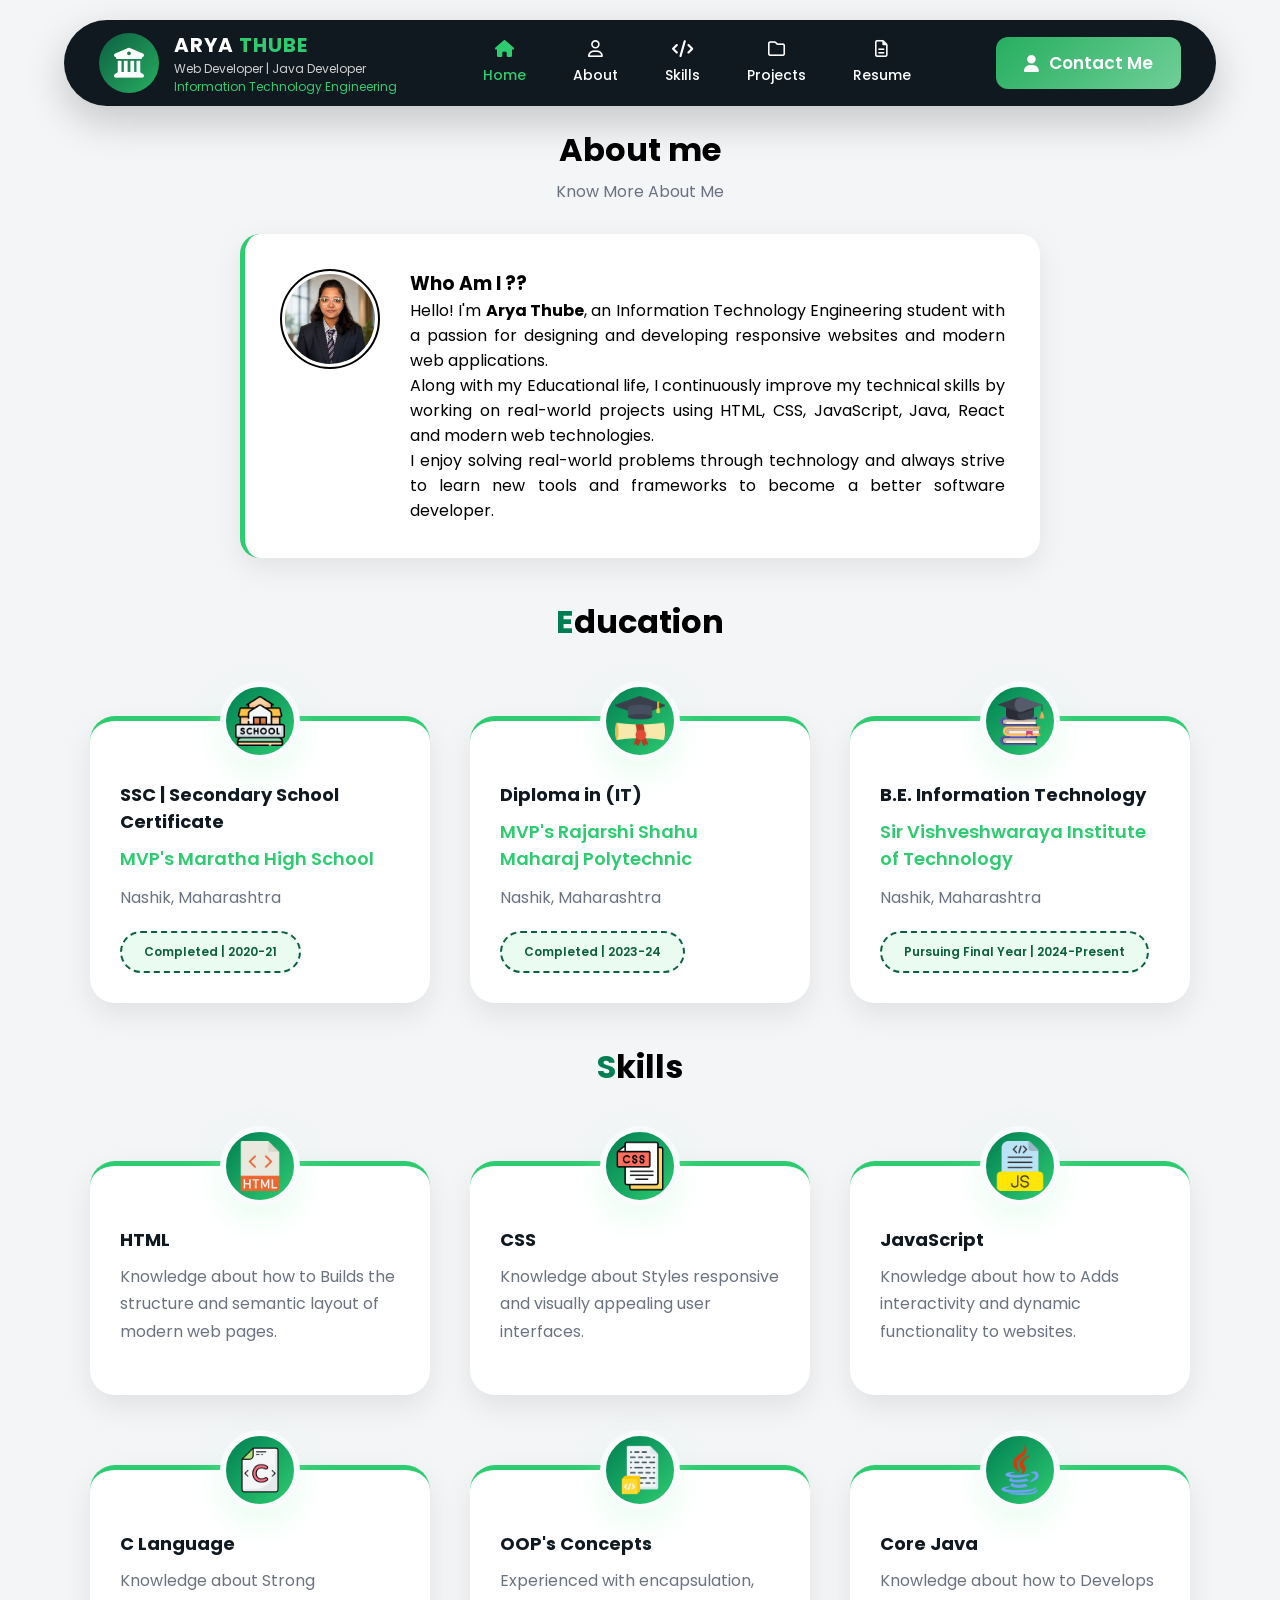
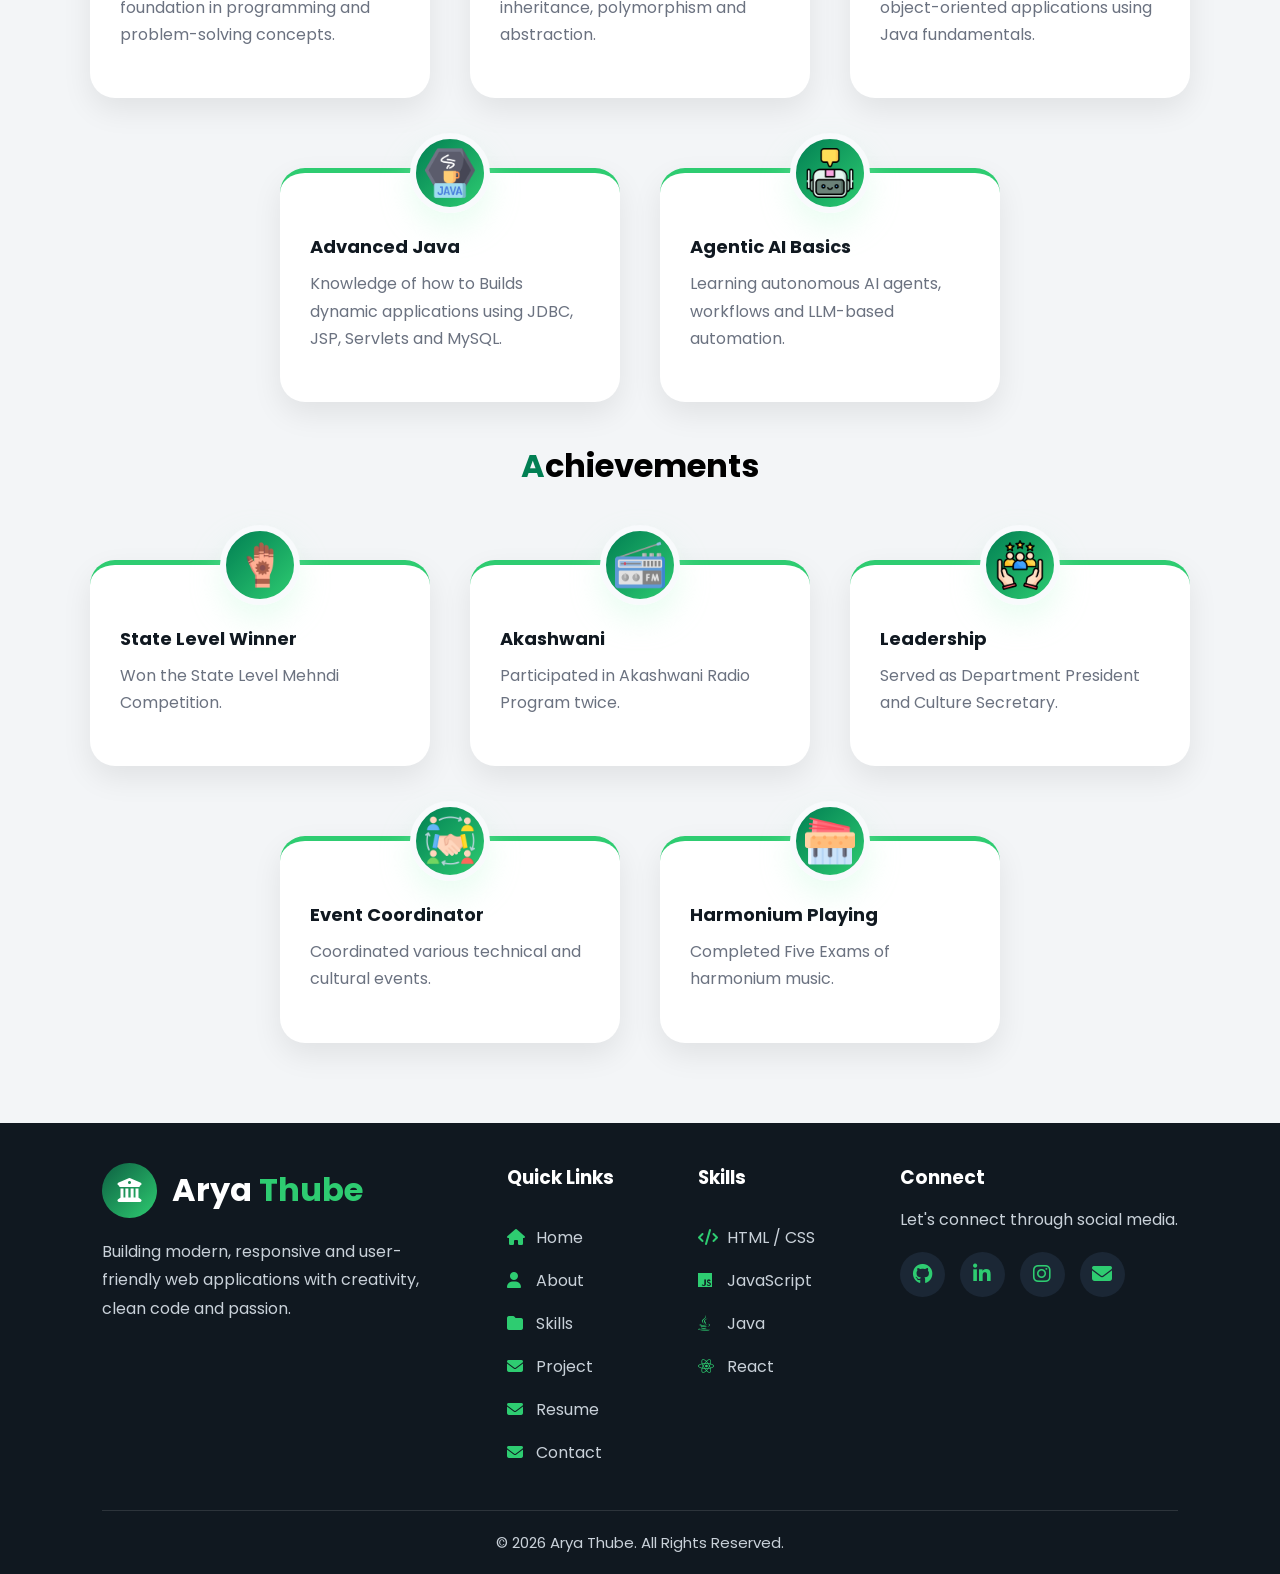
==== commit 91aee9b8: "project page css and others page linking done" ====
--- a/pages/about.html
+++ b/pages/about.html
@@ -52,7 +52,7 @@
                 </a>
             </li>
             <li>
-                <a href="#">
+                <a href="../pages/projects.html">
                     <i class="fa-regular fa-folder"></i>
                     <span>Projects</span>
                 </a>
@@ -79,7 +79,7 @@
     <!-- about -->
     <div class="about-container">
         <div class="about-image">
-            <img src="../images/arya-review-image.jpeg" alt="Arya Thube">
+            <img src="../images/portfolio-image.png" alt="Arya Thube">
         </div>
         <div class="about-content">
             <h3>Who Am I ??</h3>
@@ -360,6 +360,7 @@
             </p>
         </div>
     </div>
+
     <!-- footer -->
     <footer class="footer">
 
@@ -407,7 +408,7 @@
                     Skills
                 </a>
 
-                <a href="#contact">
+                <a href="../pages/projects.html">
                     <i class="fa-solid fa-envelope"></i>
                     Project
                 </a>
